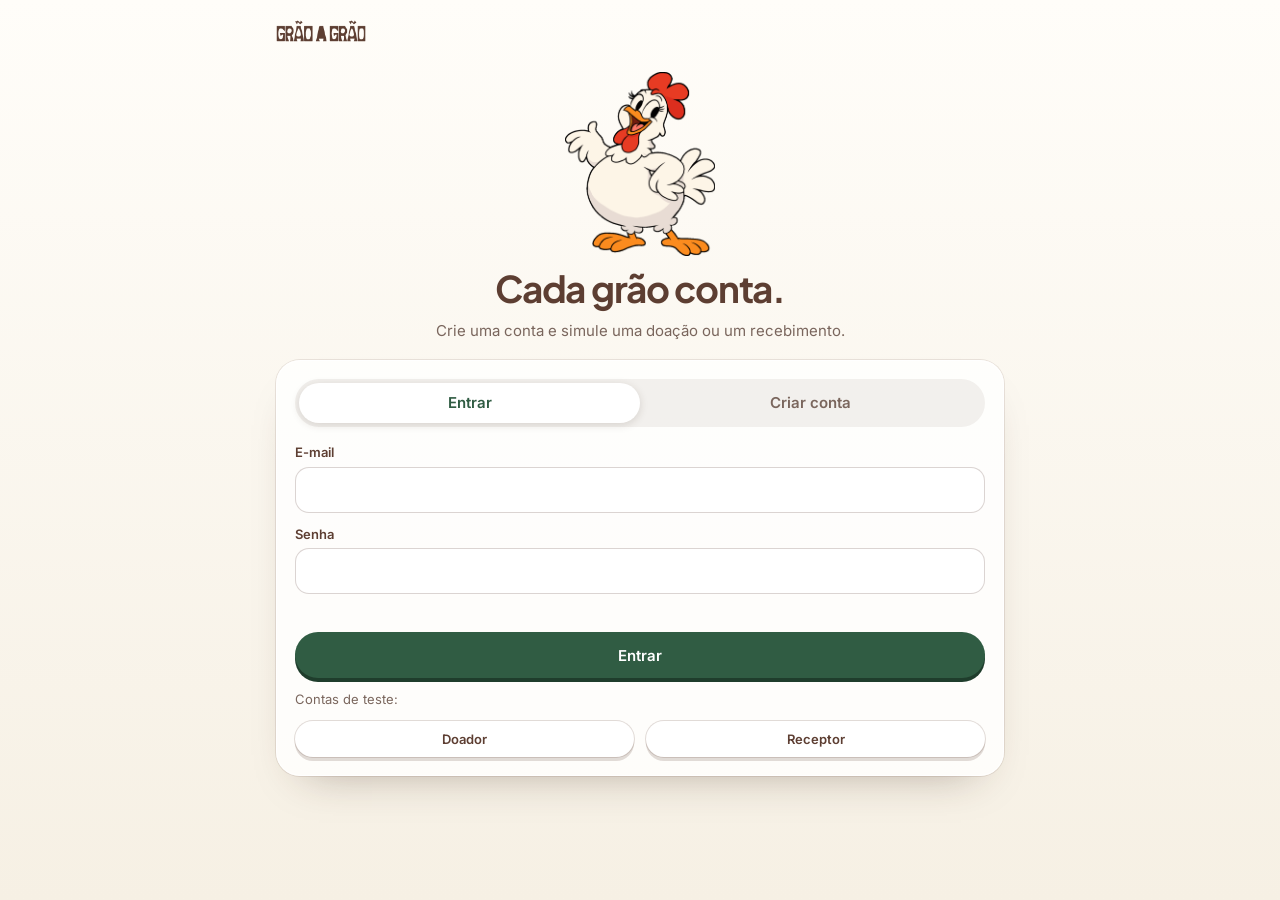
==== demo/index.html @ 92ddff91 "Atualiza o site Grão a Grão" ====
<!DOCTYPE html>
<html lang="pt-BR"><head><meta charset="utf-8"><meta name="viewport" content="width=device-width,initial-scale=1">
<title>Grão a Grão — Demonstração</title>
<link rel="stylesheet" href="https://fonts.googleapis.com/css2?family=Inter:wght@400;500;600&family=Plus+Jakarta+Sans:wght@600;700;800&display=swap">
<style>
:root{--brown:#5D3E32;--green:#305C43;--cream:#F6F0E4;--mute:#7a665d;--line:rgba(93,62,50,.12);--gold:#D6A52B;--out:cubic-bezier(.16,1,.3,1);--spring:cubic-bezier(.34,1.56,.64,1)}
*{box-sizing:border-box;margin:0}
body{font:400 15px/1.45 Inter,system-ui,sans-serif;color:var(--brown);background:linear-gradient(#fffdf9,#F6F0E4);min-height:100vh;-webkit-font-smoothing:antialiased}
h1,h2,h3,.big{font-family:"Plus Jakarta Sans",Inter,sans-serif;letter-spacing:-.035em;line-height:1.1}
button,input,select{font:inherit;color:inherit}
.app{max-width:760px;margin:auto;padding:16px}
.top{display:flex;align-items:center;justify-content:space-between;gap:10px;margin-bottom:16px}
.top img{height:30px;width:auto}
.who{display:flex;align-items:center;gap:8px;font-size:13px;min-width:0}.who b{overflow:hidden;text-overflow:ellipsis;white-space:nowrap}
.card{background:rgba(255,255,255,.8);border:1px solid rgba(255,255,255,.9);box-shadow:0 0 0 1px var(--line),0 22px 44px -28px rgba(60,38,24,.4);border-radius:24px;padding:18px;margin-bottom:14px}
.btn{display:inline-flex;align-items:center;justify-content:center;min-height:46px;padding:10px 22px;border:0;border-radius:999px;background:var(--green);color:#fff;font-weight:600;cursor:pointer;box-shadow:0 4px 0 #1f3d2c;transition:transform .3s var(--spring)}
.btn:hover{transform:translateY(-2px)}.btn:active{transform:translateY(3px);box-shadow:0 1px 0 #1f3d2c}
.btn.o{background:#fff;color:var(--brown);box-shadow:0 0 0 1px rgba(93,62,50,.18),0 4px 0 rgba(93,62,50,.18)}
.btn.s{min-height:36px;padding:6px 14px;font-size:13px}.btn.w{width:100%}.btn:disabled{opacity:.5;cursor:default}
.link{background:none;border:0;color:var(--green);text-decoration:underline;cursor:pointer;font-weight:500;min-height:36px}
label{display:grid;gap:5px;font-size:13px;font-weight:600;margin-bottom:12px}
input,select{width:100%;min-height:46px;padding:10px 14px;border:1px solid rgba(93,62,50,.22);border-radius:14px;background:#fff;font-weight:400}
input:focus,select:focus,.btn:focus-visible,.link:focus-visible{outline:2px solid var(--green);outline-offset:2px}
.seg{display:grid;grid-template-columns:1fr 1fr;background:rgba(93,62,50,.07);border-radius:999px;padding:4px;margin-bottom:16px}
.seg button{border:0;background:none;border-radius:999px;min-height:40px;font-weight:600;color:var(--mute);cursor:pointer}.seg .on{background:#fff;color:var(--green);box-shadow:0 2px 8px rgba(60,38,24,.15)}
.hero{display:grid;gap:12px;text-align:center;padding:10px 0 18px}.hero img{width:150px;margin:auto}.hero h1{font-size:clamp(1.7rem,7vw,2.3rem)}.hero p{color:var(--mute)}
.err{color:#b3261e;font-size:13px;min-height:18px;margin-bottom:8px}
.chip{display:inline-block;font:600 11px Inter;padding:3px 10px;border-radius:99px;background:rgba(48,92,67,.1);color:var(--green);white-space:nowrap}.chip.g{background:rgba(214,165,43,.2);color:#8a6a10}
.grid{display:grid;grid-template-columns:auto 1fr;gap:18px;align-items:center}
.m{position:relative;width:128px;height:128px}.m svg{width:100%;height:100%;transform:rotate(-90deg)}
.m .t{fill:none;stroke:rgba(93,62,50,.12);stroke-width:9}.m .p{fill:none;stroke:var(--green);stroke-width:9;stroke-linecap:round;stroke-dasharray:327;transition:stroke-dashoffset 1s var(--out)}
.m b{position:absolute;inset:0;display:grid;place-content:center;text-align:center;font:800 30px "Plus Jakarta Sans";letter-spacing:-.04em;line-height:1}.m small{font:400 11px Inter;color:var(--mute);margin-top:3px}
.seals{display:flex;gap:10px;margin-bottom:12px}.seals img{width:58px;height:58px;border-radius:50%;border:2px solid var(--gold);background:#fffaf0;padding:6px}.seals .off{filter:grayscale(1);opacity:.35;border:1.5px dashed rgba(93,62,50,.4)}
.cq{display:flex;gap:10px;align-items:center;padding:10px 12px;border-radius:14px;border:1px dashed rgba(93,62,50,.3);color:var(--mute)}.cq b{display:block;color:var(--brown);font-size:14px}.cq.on{border:1px solid var(--green);background:rgba(48,92,67,.07)}
.two{display:grid;grid-template-columns:1fr 1fr;gap:12px}
.li{display:flex;justify-content:space-between;align-items:center;gap:10px;padding:12px 0;border-top:1px solid var(--line)}.li:first-of-type{border-top:0}.li small{color:var(--mute);display:block;font-size:12px}
.stat{text-align:center}.stat .big{font-size:2.2rem;color:var(--green)}.stat span{font-size:12px;color:var(--mute)}
.toast{position:fixed;left:50%;bottom:14px;transform:translateX(-50%);width:min(calc(100% - 24px),520px);z-index:10;background:var(--green);color:#fff;padding:12px 16px;border-radius:16px;font-weight:500;box-shadow:0 18px 30px -14px rgba(48,92,67,.6);animation:tup .5s var(--spring)}@keyframes tup{from{opacity:0;transform:translate(-50%,14px)}}.app{padding-bottom:90px}@keyframes up{from{opacity:0;transform:translateY(14px)}}
.cert{text-align:center;border:1.5px solid var(--green);outline:1px solid var(--green);outline-offset:-8px;border-radius:18px;padding:26px 16px;display:grid;gap:8px;justify-items:center;background:#fff;margin-bottom:14px;animation:up .6s var(--spring)}
.cert img{width:120px}.cert h3{color:var(--green);font-size:1.8rem}.cert .nm{border-bottom:1.5px solid var(--brown);padding:2px 18px;font-weight:700}
.sub{font-size:13px;color:var(--mute)}.mt{margin-top:12px}
@media(max-width:480px){.grid{grid-template-columns:1fr;justify-items:center;text-align:center}.seals{justify-content:center}.two{grid-template-columns:1fr}.card{padding:15px;border-radius:20px}.top img{height:26px}}
@media(prefers-reduced-motion:reduce){*{animation:none!important;transition:none!important}}
</style></head><body><div class="app" id="app"></div>
<script>
(()=>{
const K='gag_demo_v1',E=s=>String(s).replace(/[&<>"']/g,c=>({'&':'&amp;','<':'&lt;','>':'&gt;','"':'&quot;',"'":'&#39;'}[c]));
const P=40,PER=100,NEED=3,ITEMS=['Arroz','Feijão','Macarrão','Pão','Frutas','Leite'];
let mem=null,mode='login',err='',toast='';
if(/reset=1/.test(location.search)){try{localStorage.removeItem(K)}catch(e){}}
const seed=()=>({users:[{id:'u1',name:'Padaria Sol',email:'padaria@demo.com',pw:'123456',role:'doador'},{id:'u2',name:'Lar Esperança',email:'lar@demo.com',pw:'123456',role:'receptor'}],don:[],sess:null,n:1});
const load=()=>{try{const v=JSON.parse(localStorage.getItem(K));if(v)return v}catch(e){}return mem};
let S=load()||seed();
const save=()=>{mem=S;try{localStorage.setItem(K,JSON.stringify(S))}catch(e){}};
const U=id=>S.users.find(u=>u.id===id),me=()=>U(S.sess);
const name=id=>(U(id)||{name:'Doador exemplo'}).name;
const pts=id=>S.don.filter(x=>x.from===id&&x.st==='recebida').length*P;
const $=s=>document.querySelector(s),app=$('#app');
const head=u=>`<div class="top"><img src="../assets/png/logo-grao-a-grao.png" alt="Grão a Grão">${u?`<div class="who"><span class="chip ${u.role==='doador'?'':'g'}">${u.role==='doador'?'Doador':'Receptor'}</span><b>${E(u.name)}</b><button class="link" data-a="out">Sair</button></div>`:''}</div>`;
const auth=()=>`${head()}<div class="hero"><img src="../assets/png/dona-papuda.png" alt="Dona Papuda"><h1>Cada grão conta.</h1><p>Crie uma conta e simule uma doação ou um recebimento.</p></div>
<div class="card"><div class="seg" role="tablist"><button class="${mode==='login'?'on':''}" data-a="mode" data-v="login">Entrar</button><button class="${mode==='signup'?'on':''}" data-a="mode" data-v="signup">Criar conta</button></div>
<form id="f" novalidate>${mode==='signup'?`<label>Nome da instituição<input name="name" autocomplete="organization" required></label>`:''}
<label>E-mail<input name="email" type="email" autocomplete="email" required></label><label>Senha<input name="pw" type="password" autocomplete="${mode==='login'?'current-password':'new-password'}" minlength="4" required></label>
${mode==='signup'?`<label>Eu sou<select name="role"><option value="doador">Doador (quero doar alimentos)</option><option value="receptor">Receptor (recebo doações)</option></select></label>`:''}
<div class="err" role="alert">${E(err)}</div><button class="btn w" type="submit">${mode==='login'?'Entrar':'Criar conta e entrar'}</button></form>
${mode==='login'?`<p class="sub mt">Contas de teste:</p><div class="two mt"><button class="btn o s" data-a="fill" data-v="padaria@demo.com">Doador</button><button class="btn o s" data-a="fill" data-v="lar@demo.com">Receptor</button></div>`:''}</div>`;
const meter=p=>{const t=Math.min(NEED,Math.floor(p/PER)),dn=t>=NEED,pr=dn?1:(p%PER)/PER;return `<div class="m"><svg viewBox="0 0 120 120"><circle class="t" cx="60" cy="60" r="52"/><circle class="p" cx="60" cy="60" r="52" style="stroke-dashoffset:${327*(1-pr)};${dn?'stroke:#D6A52B':''}"/></svg><b>${p}<small>Grão Verde</small></b></div>`};
const donor=u=>{const p=pts(u.id),e=Math.min(NEED,Math.floor(p/PER)),dn=e>=NEED,rc=S.users.filter(x=>x.role==='receptor'),mine=S.don.filter(x=>x.from===u.id).slice().reverse();
return `${head(u)}${dn?`<div class="cert"><img src="../assets/png/logo-grao-a-grao.png" alt=""><span class="sub">Certificado de reconhecimento</span><h3>Amigo da ONG</h3><div class="nm">${E(u.name)}</div><span class="chip g">Documento demonstrativo — sem validade</span></div>`:''}
<div class="card"><div class="grid">${meter(p)}<div><div class="seals">${[1,2,3].map(i=>`<img src="../assets/png/mao-${i}.png" class="${i>e?'off':''}" alt="Selo ${i}">`).join('')}</div><div class="cq ${dn?'on':''}"><div><b>Certificado Amigo da ONG</b><span class="sub">${dn?'Liberado':'Bloqueado · faltam '+(NEED-e)+' selo'+(NEED-e>1?'s':'')}</span></div></div></div></div><p class="sub mt">+${P} pontos a cada doação confirmada pela instituição · ${PER} pontos formam 1 selo · ${NEED} selos liberam o certificado.</p></div>
<div class="card"><h2 style="font-size:1.3rem;margin-bottom:12px">Registrar doação</h2><form id="d" novalidate><div class="two"><label>Alimento<select name="item">${ITEMS.map(i=>`<option>${i}</option>`).join('')}</select></label><label>Quantidade (kg)<input name="qty" type="number" min="1" max="999" value="10" inputmode="numeric"></label></div>
<label>Instituição de destino<select name="to">${rc.map(r=>`<option value="${r.id}">${E(r.name)}</option>`).join('')}</select></label><div class="err" role="alert">${E(err)}</div><button class="btn w" type="submit">Doar agora</button></form></div>
<div class="card"><h2 style="font-size:1.3rem;margin-bottom:6px">Minhas doações</h2>${mine.length?mine.map(x=>`<div class="li"><div><b>${E(x.item)} · ${x.qty} kg</b><small>para ${E(name(x.to))}</small></div><span class="chip ${x.st==='recebida'?'':'g'}">${x.st==='recebida'?'Recebida · +'+P:'A caminho'}</span></div>`).join(''):'<p class="sub">Nenhuma doação ainda. Registre a primeira acima.</p>'}</div>${toast?`<div class="toast" role="status">${E(toast)}</div>`:''}`};
const recv=u=>{const all=S.don.filter(x=>x.to===u.id).slice().reverse(),pe=all.filter(x=>x.st!=='recebida'),ok=all.filter(x=>x.st==='recebida');
return `${head(u)}<div class="two"><div class="card stat"><div class="big">${pe.length}</div><span>A caminho</span></div><div class="card stat"><div class="big">${ok.length}</div><span>Recebidas</span></div></div>
<div class="card"><div style="display:flex;justify-content:space-between;align-items:center;gap:10px;flex-wrap:wrap;margin-bottom:6px"><h2 style="font-size:1.3rem">Doações a caminho</h2><button class="btn o s" data-a="sim">Simular chegada de doação</button></div>
${pe.length?pe.map(x=>`<div class="li"><div><b>${E(x.item)} · ${x.qty} kg</b><small>de ${E(name(x.from))}</small></div><button class="btn s" data-a="ok" data-v="${x.id}">Confirmar recebimento</button></div>`).join(''):'<p class="sub">Nada a caminho. Entre como doador e doe para esta instituição, ou use o botão acima.</p>'}</div>
<div class="card"><h2 style="font-size:1.3rem;margin-bottom:6px">Comprovantes</h2>${ok.length?ok.map(x=>`<div class="li"><div><b>${E(x.item)} · ${x.qty} kg</b><small>de ${E(name(x.from))} · comprovante #${String(x.id).padStart(4,'0')}</small></div><span class="chip">Recebida</span></div>`).join(''):'<p class="sub">Os recebimentos confirmados aparecem aqui.</p>'}</div>${toast?`<div class="toast" role="status">${E(toast)}</div>`:''}`};
const render=()=>{const u=me();app.innerHTML=!u?auth():u.role==='doador'?donor(u):recv(u);app.scrollIntoView&&0;window.scrollTo(0,0)};
const draw=()=>{const y=scrollY;const u=me();app.innerHTML=!u?auth():u.role==='doador'?donor(u):recv(u);scrollTo(0,y)};
const say=m=>{toast=m;draw();setTimeout(()=>{if(toast===m){toast='';draw()}},3200)};
app.addEventListener('click',e=>{const b=e.target.closest('[data-a]');if(!b)return;const a=b.dataset.a,v=b.dataset.v;
 if(a==='mode'){mode=v;err='';render()}
 if(a==='fill'){const u=S.users.find(x=>x.email===v);const f=$('#f');if(f&&u){f.email.value=u.email;f.pw.value=u.pw}}
 if(a==='out'){S.sess=null;save();err='';toast='';mode='login';render()}
 if(a==='ok'){const x=S.don.find(z=>z.id==v);if(x){x.st='recebida';save();say('Recebimento confirmado! O doador ganhou +'+P+' Grão Verde.')}}
 if(a==='sim'){const u=me();S.don.push({id:S.n++,from:'sim',to:u.id,item:ITEMS[Math.floor(Math.random()*ITEMS.length)],qty:5+Math.floor(Math.random()*20),st:'caminho'});save();say('Uma nova doação está a caminho.')}});
app.addEventListener('submit',e=>{e.preventDefault();const f=e.target,v=Object.fromEntries(new FormData(f));
 if(f.id==='f'){const em=(v.email||'').trim().toLowerCase();
  if(!/^\S+@\S+\.\S+$/.test(em)){err='Informe um e-mail válido.';return draw()}
  if(mode==='signup'){const nm=(v.name||'').trim();if(nm.length<2){err='Informe o nome da instituição.';return draw()}
   if((v.pw||'').length<4){err='A senha precisa de 4 caracteres ou mais.';return draw()}
   if(S.users.some(u=>u.email===em)){err='Este e-mail já tem conta. Use “Entrar”.';return draw()}
   const u={id:'u'+(Date.now()%1e9),name:nm,email:em,pw:v.pw,role:v.role};S.users.push(u);S.sess=u.id}
  else{const u=S.users.find(x=>x.email===em&&x.pw===v.pw);if(!u){err='E-mail ou senha incorretos.';return draw()}S.sess=u.id}
  err='';save();render()}
 if(f.id==='d'){const q=parseInt(v.qty,10),u=me();
  if(!q||q<1){err='Informe uma quantidade válida.';return draw()}
  if(!v.to){err='Nenhuma instituição disponível.';return draw()}
  err='';S.don.push({id:S.n++,from:u.id,to:v.to,item:v.item,qty:q,st:'caminho'});save();say('Doação registrada! Quando '+name(v.to)+' confirmar, você ganha +'+P+' Grão Verde.')}});
render();
})();
</script></body></html>
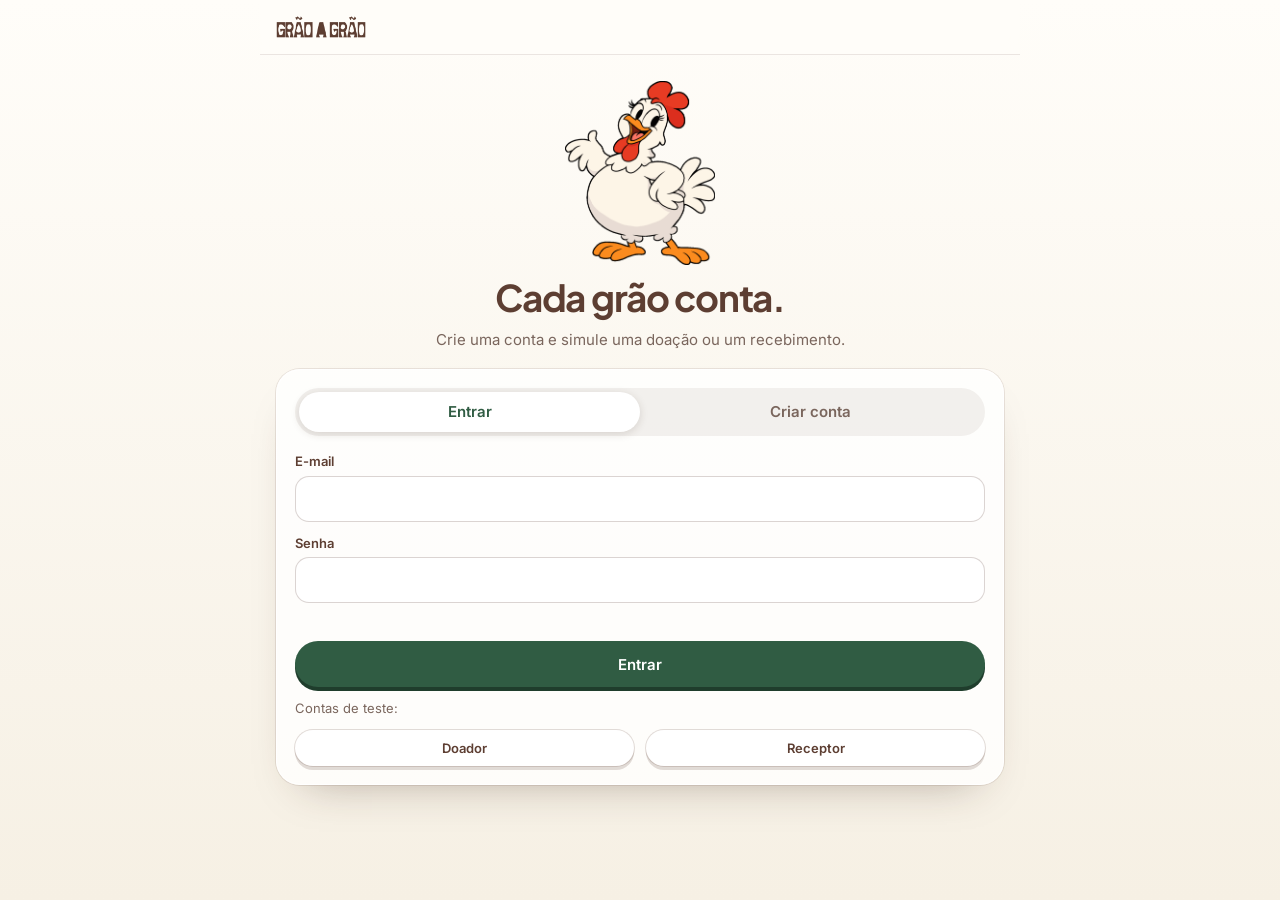
==== commit 7873ba4e: "feat: adiciona site do projeto Grao a Grao Co-authored-by: Copilot <223556219+Copilot@users.noreply." ====
--- a/demo/index.html
+++ b/demo/index.html
@@ -9,7 +9,7 @@
 h1,h2,h3,.big{font-family:"Plus Jakarta Sans",Inter,sans-serif;letter-spacing:-.035em;line-height:1.1}
 button,input,select{font:inherit;color:inherit}
 .app{max-width:760px;margin:auto;padding:16px}
-.top{display:flex;align-items:center;justify-content:space-between;gap:10px;margin-bottom:16px}
+.top{display:flex;align-items:center;justify-content:space-between;gap:10px;margin:-16px -16px 16px;padding:12px 16px;position:sticky;top:0;z-index:5;background:rgba(255,253,249,.88);-webkit-backdrop-filter:blur(12px);backdrop-filter:blur(12px);border-bottom:1px solid var(--line)}
 .top img{height:30px;width:auto}
 .who{display:flex;align-items:center;gap:8px;font-size:13px;min-width:0}.who b{overflow:hidden;text-overflow:ellipsis;white-space:nowrap}
 .card{background:rgba(255,255,255,.8);border:1px solid rgba(255,255,255,.9);box-shadow:0 0 0 1px var(--line),0 22px 44px -28px rgba(60,38,24,.4);border-radius:24px;padding:18px;margin-bottom:14px}
@@ -56,7 +56,7 @@
 const name=id=>(U(id)||{name:'Doador exemplo'}).name;
 const pts=id=>S.don.filter(x=>x.from===id&&x.st==='recebida').length*P;
 const $=s=>document.querySelector(s),app=$('#app');
-const head=u=>`<div class="top"><img src="../assets/png/logo-grao-a-grao.png" alt="Grão a Grão">${u?`<div class="who"><span class="chip ${u.role==='doador'?'':'g'}">${u.role==='doador'?'Doador':'Receptor'}</span><b>${E(u.name)}</b><button class="link" data-a="out">Sair</button></div>`:''}</div>`;
+const head=u=>`<div class="top"><img src="../assets/ui/logo-grao-a-grao.png" alt="Grão a Grão">${u?`<div class="who"><span class="chip ${u.role==='doador'?'':'g'}">${u.role==='doador'?'Doador':'Receptor'}</span><b>${E(u.name)}</b><button class="link" data-a="out">Sair</button></div>`:''}</div>`;
 const auth=()=>`${head()}<div class="hero"><img src="../assets/png/dona-papuda.png" alt="Dona Papuda"><h1>Cada grão conta.</h1><p>Crie uma conta e simule uma doação ou um recebimento.</p></div>
 <div class="card"><div class="seg" role="tablist"><button class="${mode==='login'?'on':''}" data-a="mode" data-v="login">Entrar</button><button class="${mode==='signup'?'on':''}" data-a="mode" data-v="signup">Criar conta</button></div>
 <form id="f" novalidate>${mode==='signup'?`<label>Nome da instituição<input name="name" autocomplete="organization" required></label>`:''}
@@ -66,8 +66,8 @@
 ${mode==='login'?`<p class="sub mt">Contas de teste:</p><div class="two mt"><button class="btn o s" data-a="fill" data-v="padaria@demo.com">Doador</button><button class="btn o s" data-a="fill" data-v="lar@demo.com">Receptor</button></div>`:''}</div>`;
 const meter=p=>{const t=Math.min(NEED,Math.floor(p/PER)),dn=t>=NEED,pr=dn?1:(p%PER)/PER;return `<div class="m"><svg viewBox="0 0 120 120"><circle class="t" cx="60" cy="60" r="52"/><circle class="p" cx="60" cy="60" r="52" style="stroke-dashoffset:${327*(1-pr)};${dn?'stroke:#D6A52B':''}"/></svg><b>${p}<small>Grão Verde</small></b></div>`};
 const donor=u=>{const p=pts(u.id),e=Math.min(NEED,Math.floor(p/PER)),dn=e>=NEED,rc=S.users.filter(x=>x.role==='receptor'),mine=S.don.filter(x=>x.from===u.id).slice().reverse();
-return `${head(u)}${dn?`<div class="cert"><img src="../assets/png/logo-grao-a-grao.png" alt=""><span class="sub">Certificado de reconhecimento</span><h3>Amigo da ONG</h3><div class="nm">${E(u.name)}</div><span class="chip g">Documento demonstrativo — sem validade</span></div>`:''}
-<div class="card"><div class="grid">${meter(p)}<div><div class="seals">${[1,2,3].map(i=>`<img src="../assets/png/mao-${i}.png" class="${i>e?'off':''}" alt="Selo ${i}">`).join('')}</div><div class="cq ${dn?'on':''}"><div><b>Certificado Amigo da ONG</b><span class="sub">${dn?'Liberado':'Bloqueado · faltam '+(NEED-e)+' selo'+(NEED-e>1?'s':'')}</span></div></div></div></div><p class="sub mt">+${P} pontos a cada doação confirmada pela instituição · ${PER} pontos formam 1 selo · ${NEED} selos liberam o certificado.</p></div>
+return `${head(u)}${dn?`<div class="cert"><img src="../assets/ui/logo-grao-a-grao.png" alt=""><span class="sub">Certificado de reconhecimento</span><h3>Amigo da ONG</h3><div class="nm">${E(u.name)}</div><span class="chip g">Documento demonstrativo — sem validade</span></div>`:''}
+<div class="card"><div class="grid">${meter(p)}<div><div class="seals">${[1,2,3].map(i=>`<img src="../assets/ui/mao-${i}.png" class="${i>e?'off':''}" alt="Selo ${i}">`).join('')}</div><div class="cq ${dn?'on':''}"><div><b>Certificado Amigo da ONG</b><span class="sub">${dn?'Liberado':'Bloqueado · faltam '+(NEED-e)+' selo'+(NEED-e>1?'s':'')}</span></div></div></div></div><p class="sub mt">+${P} pontos a cada doação confirmada pela instituição · ${PER} pontos formam 1 selo · ${NEED} selos liberam o certificado.</p></div>
 <div class="card"><h2 style="font-size:1.3rem;margin-bottom:12px">Registrar doação</h2><form id="d" novalidate><div class="two"><label>Alimento<select name="item">${ITEMS.map(i=>`<option>${i}</option>`).join('')}</select></label><label>Quantidade (kg)<input name="qty" type="number" min="1" max="999" value="10" inputmode="numeric"></label></div>
 <label>Instituição de destino<select name="to">${rc.map(r=>`<option value="${r.id}">${E(r.name)}</option>`).join('')}</select></label><div class="err" role="alert">${E(err)}</div><button class="btn w" type="submit">Doar agora</button></form></div>
 <div class="card"><h2 style="font-size:1.3rem;margin-bottom:6px">Minhas doações</h2>${mine.length?mine.map(x=>`<div class="li"><div><b>${E(x.item)} · ${x.qty} kg</b><small>para ${E(name(x.to))}</small></div><span class="chip ${x.st==='recebida'?'':'g'}">${x.st==='recebida'?'Recebida · +'+P:'A caminho'}</span></div>`).join(''):'<p class="sub">Nenhuma doação ainda. Registre a primeira acima.</p>'}</div>${toast?`<div class="toast" role="status">${E(toast)}</div>`:''}`};
@@ -83,7 +83,7 @@
  if(a==='mode'){mode=v;err='';render()}
  if(a==='fill'){const u=S.users.find(x=>x.email===v);const f=$('#f');if(f&&u){f.email.value=u.email;f.pw.value=u.pw}}
  if(a==='out'){S.sess=null;save();err='';toast='';mode='login';render()}
- if(a==='ok'){const x=S.don.find(z=>z.id==v);if(x){x.st='recebida';save();say('Recebimento confirmado! O doador ganhou +'+P+' Grão Verde.')}}
+ if(a==='ok'){const x=S.don.find(z=>z.id==v);if(x){x.st='recebida';save();say('Recebimento confirmado! O doador ganhou +'+P+' Grão Verde.');ev('confirm')}}
  if(a==='sim'){const u=me();S.don.push({id:S.n++,from:'sim',to:u.id,item:ITEMS[Math.floor(Math.random()*ITEMS.length)],qty:5+Math.floor(Math.random()*20),st:'caminho'});save();say('Uma nova doação está a caminho.')}});
 app.addEventListener('submit',e=>{e.preventDefault();const f=e.target,v=Object.fromEntries(new FormData(f));
  if(f.id==='f'){const em=(v.email||'').trim().toLowerCase();
@@ -93,11 +93,14 @@
    if(S.users.some(u=>u.email===em)){err='Este e-mail já tem conta. Use “Entrar”.';return draw()}
    const u={id:'u'+(Date.now()%1e9),name:nm,email:em,pw:v.pw,role:v.role};S.users.push(u);S.sess=u.id}
   else{const u=S.users.find(x=>x.email===em&&x.pw===v.pw);if(!u){err='E-mail ou senha incorretos.';return draw()}S.sess=u.id}
-  err='';save();render()}
+  err='';save();render();ev('login',me().role)}
  if(f.id==='d'){const q=parseInt(v.qty,10),u=me();
   if(!q||q<1){err='Informe uma quantidade válida.';return draw()}
   if(!v.to){err='Nenhuma instituição disponível.';return draw()}
-  err='';S.don.push({id:S.n++,from:u.id,to:v.to,item:v.item,qty:q,st:'caminho'});save();say('Doação registrada! Quando '+name(v.to)+' confirmar, você ganha +'+P+' Grão Verde.')}});
+  err='';S.don.push({id:S.n++,from:u.id,to:v.to,item:v.item,qty:q,st:'caminho'});save();say('Doação registrada! Quando '+name(v.to)+' confirmar, você ganha +'+P+' Grão Verde.');ev('donate')}});
+const ev=(t,r)=>{try{parent.postMessage({gag:t,role:r},'*')}catch(e){}};
+if(parent!==window)document.documentElement.classList.add('fr');
+addEventListener('message',e=>{const x=e.data||{};if(e.source!==parent||x.gag!=='login')return;const u=S.users.find(z=>z.email===x.email);if(u){S.sess=u.id;err='';toast='';save();render();ev('login',u.role)}});
 render();
 })();
 </script></body></html>
